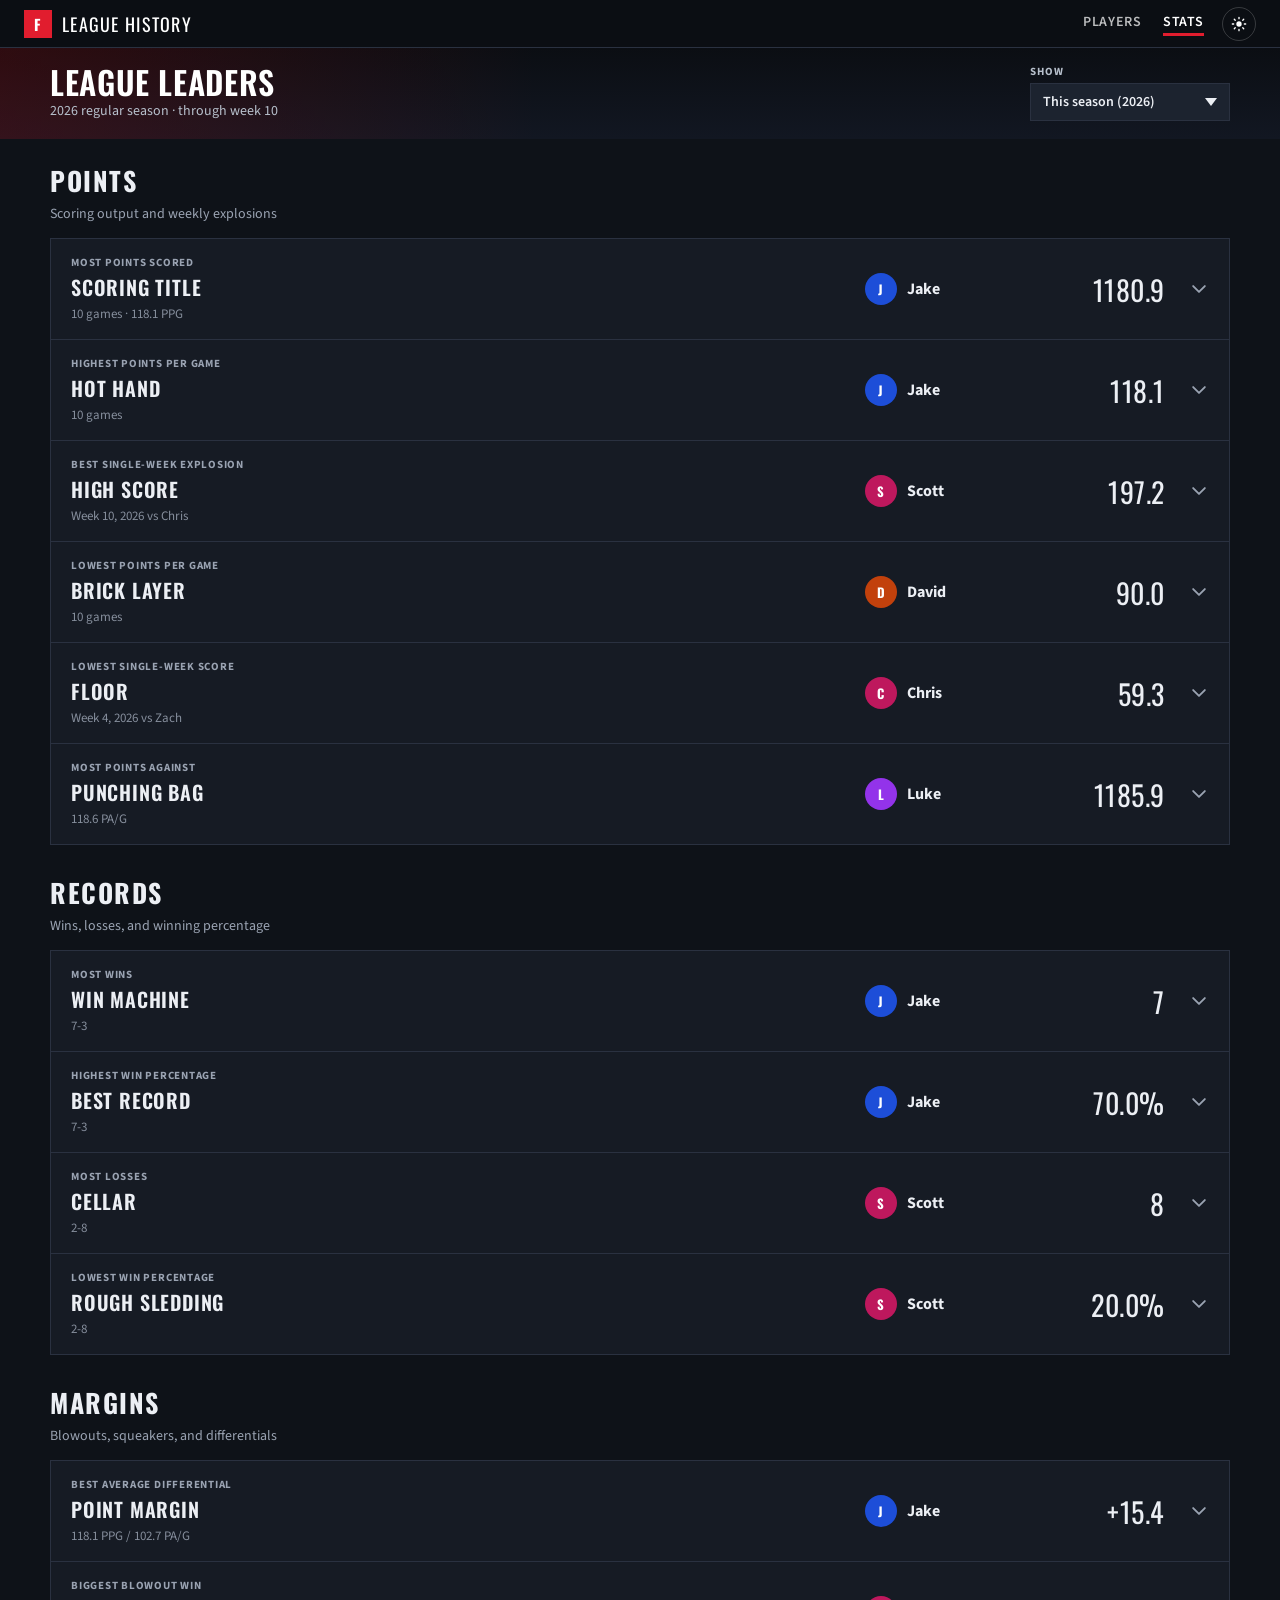
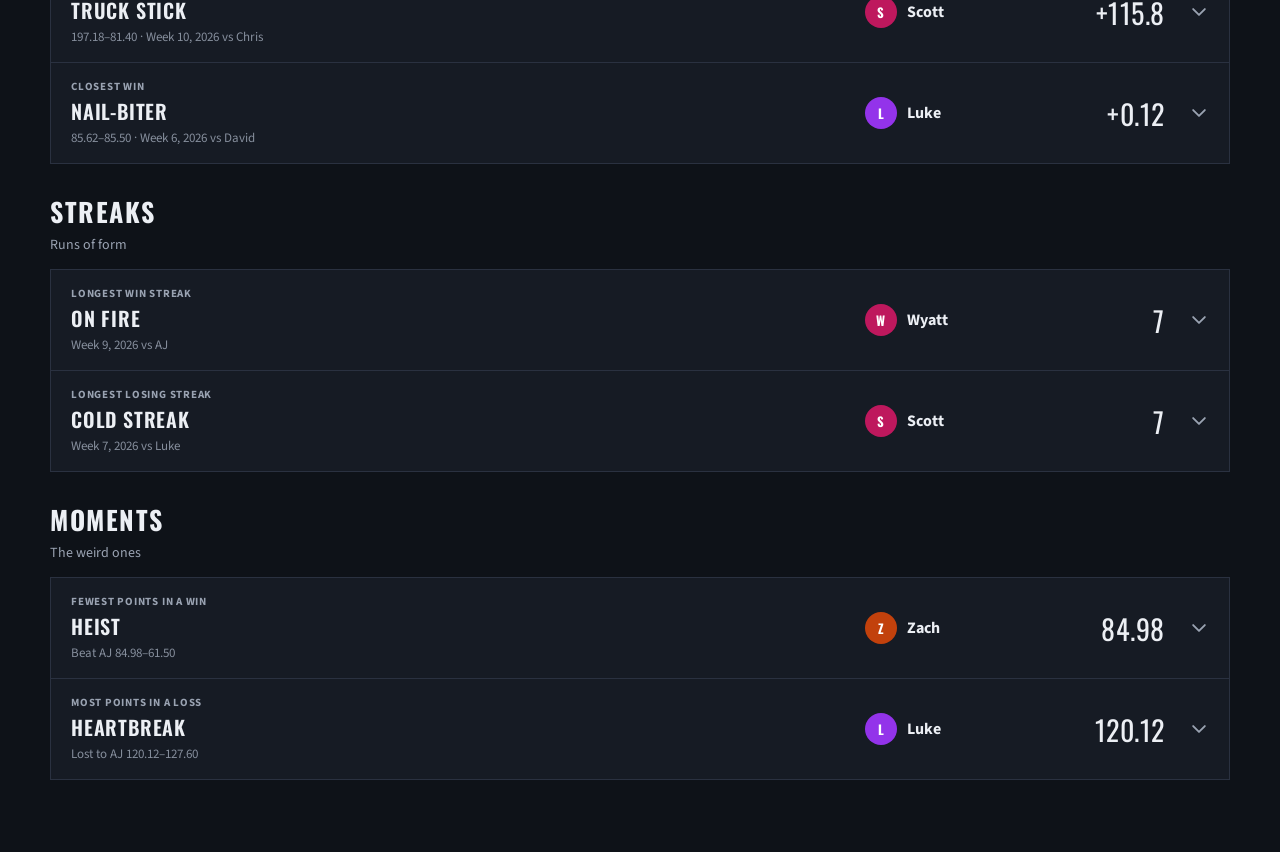
==== docs/stats.html @ 4f3d8ee6 "Init commit of fantasy stats" ====
<!DOCTYPE html>
<html lang="en" data-theme="dark">
  <head>
    <meta charset="utf-8" />
    <meta name="viewport" content="width=device-width, initial-scale=1" />
    <title>League Stats</title>
    <script>
      (function () {
        try {
          var theme = localStorage.getItem("fs-theme");
          document.documentElement.setAttribute("data-theme", theme === "light" ? "light" : "dark");
        } catch (e) {
          document.documentElement.setAttribute("data-theme", "dark");
        }
      })();
    </script>
    <link rel="icon" href="./favicon.svg" />
    <link rel="preconnect" href="https://fonts.googleapis.com" />
    <link rel="preconnect" href="https://fonts.gstatic.com" crossorigin />
    <link
      href="https://fonts.googleapis.com/css2?family=Oswald:wght@500;600&family=Source+Sans+3:wght@400;600;700&display=swap"
      rel="stylesheet"
    />
    <link rel="stylesheet" href="./css/styles.css" />
  </head>
  <body>
    <header class="topbar">
      <a class="brand" href="./">
        <div class="brand-mark">F</div>
        <span>League History</span>
      </a>
      <div class="topbar-end">
        <nav>
          <a href="./">Players</a>
          <a class="active" href="./stats.html">Stats</a>
        </nav>
        <button type="button" class="theme-toggle" id="theme-toggle" aria-label="Switch to light mode">
          <svg class="icon-sun" viewBox="0 0 24 24" aria-hidden="true">
            <circle cx="12" cy="12" r="4" fill="currentColor" />
            <path
              d="M12 2v2M12 20v2M4.93 4.93l1.41 1.41M17.66 17.66l1.41 1.41M2 12h2M20 12h2M4.93 19.07l1.41-1.41M17.66 6.34l1.41-1.41"
              fill="none"
              stroke="currentColor"
              stroke-width="2"
              stroke-linecap="round"
            />
          </svg>
          <svg class="icon-moon" viewBox="0 0 24 24" aria-hidden="true">
            <path
              fill="currentColor"
              d="M21 14.55A8.5 8.5 0 1 1 9.45 3 7 7 0 0 0 21 14.55z"
            />
          </svg>
        </button>
      </div>
    </header>
    <section class="hero">
      <div class="wrap hero-split">
        <div>
          <h1>League leaders</h1>
          <p id="hero-copy">Loading stats…</p>
        </div>
        <label class="scope">
          <span>Show</span>
          <select id="scope">
            <option value="this_season">This season</option>
            <option value="all_time">All time</option>
          </select>
        </label>
      </div>
    </section>
    <main class="wrap" id="stats-root">
      <p class="empty">Loading stats…</p>
    </main>
    <script src="./js/app.js"></script>
    <script>
      bootStats();
    </script>
  </body>
</html>
---- docs/css/styles.css ----
:root {
  --red: #e11d2e;
  --red-dark: #a80c0c;
  --sans: "Source Sans 3", "Helvetica Neue", Helvetica, Arial, sans-serif;
  --display: "Oswald", "Arial Narrow", sans-serif;
  color-scheme: dark;
  --ink: #eceff4;
  --muted: #9aa3b2;
  --line: #2a3140;
  --paper: #161b24;
  --wash: #0e1218;
  --navy: #0b0e13;
  --navy-2: #121722;
  --good: #3dd68c;
  --bad: #ff6b6b;
  --shadow: 0 12px 32px rgba(0, 0, 0, 0.35);
  --hover-row: #1c232f;
  --career-bg: #1a202b;
  --leader-hover: #1c232f;
  --leader-more: #121722;
  --legacy-bg: #141922;
  --legacy-border: #3a4454;
  --card-hover-border: #3d4758;
  --select-bg: #1c232f;
  --select-text: #eceff4;
  --select-arrow: url("data:image/svg+xml,%3Csvg xmlns='http://www.w3.org/2000/svg' width='12' height='8'%3E%3Cpath fill='%23eceff4' d='M0 0l6 8 6-8z'/%3E%3C/svg%3E");
  --hero-muted: #b7c0cc;
  --input-fill: rgba(255, 255, 255, 0.08);
  --input-fill-hover: rgba(255, 255, 255, 0.14);
}

html[data-theme="light"] {
  color-scheme: light;
  --ink: #141414;
  --muted: #5c5c5c;
  --line: #e4e4e4;
  --paper: #ffffff;
  --wash: #efefef;
  --navy: #111318;
  --navy-2: #1b1e27;
  --good: #0b7a32;
  --bad: #b42318;
  --shadow: 0 10px 30px rgba(17, 19, 24, 0.08);
  --hover-row: #f4f4f4;
  --career-bg: #f6f6f6;
  --leader-hover: #fafafa;
  --leader-more: #f4f4f4;
  --legacy-bg: #f7f7f7;
  --legacy-border: #b9b9b9;
  --card-hover-border: #d8d8d8;
  --select-bg: #ffffff;
  --select-text: #141414;
  --select-arrow: url("data:image/svg+xml,%3Csvg xmlns='http://www.w3.org/2000/svg' width='12' height='8'%3E%3Cpath fill='%23141414' d='M0 0l6 8 6-8z'/%3E%3C/svg%3E");
  --hero-muted: #c9cdd6;
  --input-fill: rgba(255, 255, 255, 0.1);
  --input-fill-hover: rgba(255, 255, 255, 0.16);
}

* {
  box-sizing: border-box;
}

html,
body {
  margin: 0;
  min-height: 100%;
  background: var(--wash);
  color: var(--ink);
  font-family: var(--sans);
  transition: background 0.2s ease, color 0.2s ease;
}

a {
  color: inherit;
  text-decoration: none;
}

.topbar {
  background: var(--navy);
  color: #fff;
  display: flex;
  align-items: center;
  justify-content: space-between;
  padding: 0 24px;
  height: 48px;
  border-bottom: 1px solid var(--line);
}

.topbar-end {
  display: flex;
  align-items: center;
  gap: 18px;
}

.theme-toggle {
  width: 34px;
  height: 34px;
  border-radius: 50%;
  border: 1px solid rgba(255, 255, 255, 0.18);
  background: transparent;
  color: #fff;
  display: grid;
  place-items: center;
  cursor: pointer;
  transition: background 0.2s ease, border-color 0.2s ease, transform 0.2s ease;
}

.theme-toggle:hover {
  background: rgba(255, 255, 255, 0.08);
  border-color: rgba(255, 255, 255, 0.35);
  transform: scale(1.05);
}

.theme-toggle svg {
  width: 16px;
  height: 16px;
  fill: currentColor;
}

html[data-theme="dark"] .icon-moon,
html[data-theme="light"] .icon-sun {
  display: none;
}

.brand {
  display: flex;
  align-items: center;
  gap: 10px;
  font-family: var(--display);
  letter-spacing: 0.08em;
  text-transform: uppercase;
}

.brand-mark {
  width: 28px;
  height: 28px;
  background: var(--red);
  color: #fff;
  display: grid;
  place-items: center;
  font-size: 15px;
  font-weight: 700;
  transition: transform 0.2s ease;
}

.brand span {
  font-size: 18px;
}

.topbar nav {
  display: flex;
  gap: 22px;
  font-size: 14px;
  font-weight: 600;
  letter-spacing: 0.04em;
  text-transform: uppercase;
}

.topbar nav a {
  opacity: 0.72;
  padding-bottom: 4px;
  transition: opacity 0.2s ease, box-shadow 0.2s ease;
}

.topbar nav a:hover,
.topbar nav a.active {
  opacity: 1;
  box-shadow: inset 0 -3px 0 var(--red);
}

.brand:hover .brand-mark {
  transform: scale(1.06);
}

.hero,
.player-hero {
  background:
    linear-gradient(90deg, rgba(208, 0, 0, 0.18), transparent 42%),
    linear-gradient(180deg, var(--navy) 0%, var(--navy-2) 100%);
  color: #fff;
}

.hero {
  padding: 16px 24px 18px;
}

.hero h1,
.player-id h1 {
  font-family: var(--display);
  font-weight: 600;
  letter-spacing: 0.02em;
  text-transform: uppercase;
  margin: 0;
  line-height: 0.95;
}

.hero h1 {
  font-size: clamp(22px, 2.8vw, 32px);
  max-width: 900px;
}

.hero p,
.sub {
  margin: 4px 0 0;
  color: var(--hero-muted);
  font-size: 14px;
}

.wrap {
  width: min(1180px, calc(100% - 32px));
  margin: 0 auto;
}

.search {
  margin: 10px 0 0;
  max-width: 320px;
}

.search input {
  width: 100%;
  border: 0;
  background: var(--input-fill);
  color: #fff;
  padding: 8px 12px;
  font: inherit;
  outline: none;
  transition: background 0.2s ease;
}

.search input:hover,
.search input:focus {
  background: var(--input-fill-hover);
}

.search input::placeholder {
  color: #b7bcc7;
}

.hero-split {
  display: flex;
  justify-content: space-between;
  align-items: flex-end;
  gap: 20px;
  flex-wrap: wrap;
}

.scope {
  display: flex;
  flex-direction: column;
  gap: 4px;
  font-size: 11px;
  font-weight: 700;
  letter-spacing: 0.08em;
  text-transform: uppercase;
  color: var(--hero-muted);
}

.scope select {
  appearance: none;
  background: var(--select-bg) var(--select-arrow) no-repeat right 12px center;
  color: var(--select-text);
  border: 1px solid var(--line);
  min-width: 200px;
  padding: 8px 36px 8px 12px;
  font: 600 14px var(--sans);
  cursor: pointer;
  transition: box-shadow 0.2s ease, transform 0.2s ease;
}

.scope select:hover,
.scope select:focus {
  outline: none;
  box-shadow: 0 8px 24px rgba(0, 0, 0, 0.18);
  transform: translateY(-1px);
}

.stat-page {
  padding: 22px 0 72px;
  display: grid;
  gap: 28px;
}

.stat-block h2 {
  margin: 0;
  font-family: var(--display);
  font-size: 26px;
  letter-spacing: 0.06em;
  text-transform: uppercase;
}

.stat-block p {
  margin: 4px 0 14px;
  color: var(--muted);
  font-size: 14px;
}

.leaderboard {
  background: var(--paper);
  border: 1px solid var(--line);
  overflow: hidden;
}

.leader-group {
  border-bottom: 1px solid var(--line);
}

.leader-group:last-child {
  border-bottom: 0;
}

.leader,
.leader-follow {
  display: grid;
  grid-template-columns: minmax(0, 1fr) 168px 7.5rem 44px;
  column-gap: 12px;
  align-items: center;
  position: relative;
}

.leader {
  padding: 16px 8px 16px 20px;
  transition: background 0.2s ease;
}

.leader::before {
  content: "";
  position: absolute;
  left: 0;
  top: 0;
  bottom: 0;
  width: 0;
  background: var(--red);
  transition: width 0.2s ease;
  z-index: 1;
}

.leader:hover,
.leader-follow:hover {
  background: var(--leader-hover);
}

.leader:hover::before,
.leader-group.is-open .leader::before {
  width: 3px;
}

.leader-expand {
  position: absolute;
  inset: 0;
  z-index: 0;
  border: 0;
  background: transparent;
  cursor: pointer;
}

.leader-copy,
.leader-stat,
.leader-toggle {
  position: relative;
  z-index: 1;
  pointer-events: none;
}

.leader-copy .kicker {
  display: block;
  color: var(--muted);
  font-size: 11px;
  font-weight: 700;
  letter-spacing: 0.07em;
  text-transform: uppercase;
}

.leader-copy strong {
  display: block;
  margin-top: 2px;
  font-family: var(--display);
  font-size: 20px;
  letter-spacing: 0.04em;
  text-transform: uppercase;
  font-weight: 600;
}

.leader-copy .detail {
  display: block;
  margin-top: 3px;
  color: var(--muted);
  font-size: 13px;
  max-width: 420px;
  opacity: 0.85;
  transition: opacity 0.2s ease, color 0.2s ease;
}

.leader:hover .leader-copy .detail {
  opacity: 1;
  color: var(--ink);
}

.leader-who {
  position: relative;
  z-index: 2;
  display: flex;
  align-items: center;
  gap: 10px;
  min-width: 0;
  font-weight: 700;
  border-radius: 999px;
  transition: color 0.2s ease;
}

.leader-who .avatar {
  width: 32px;
  height: 32px;
  font-size: 13px;
  flex: none;
  transition: transform 0.2s ease;
}

.leader-who span {
  overflow: hidden;
  text-overflow: ellipsis;
  white-space: nowrap;
}

.leader-who:hover {
  color: var(--red);
}

.leader-who:hover .avatar {
  transform: scale(1.08);
}

.leader-stat {
  font-family: var(--display);
  font-size: 28px;
  letter-spacing: 0.02em;
  text-align: right;
  font-variant-numeric: tabular-nums;
  transition: color 0.2s ease;
}

.leader:hover .leader-stat,
.leader-follow:hover .leader-stat {
  color: var(--red);
}

.leader-toggle {
  width: 44px;
  justify-self: end;
  color: var(--muted);
  display: grid;
  place-items: center;
  transition: color 0.2s ease, transform 0.2s ease;
}

.leader-toggle svg {
  width: 14px;
  height: 14px;
}

.leader-toggle.is-empty {
  visibility: hidden;
}

.leader:hover .leader-toggle {
  color: var(--ink);
}

.leader-group.is-open .leader-toggle svg {
  transform: rotate(180deg);
}

.leader-more {
  display: none;
  background: var(--leader-more);
}

.leader-group.is-open .leader-more {
  display: block;
}

.leader-follow {
  padding: 10px 8px 10px 20px;
  border-top: 1px solid var(--line);
}

.follow-copy {
  display: flex;
  align-items: center;
  gap: 12px;
  min-width: 0;
}

.leader-follow .rank {
  flex: none;
  width: 1.4em;
  text-align: right;
  font-family: var(--display);
  color: var(--muted);
  font-size: 16px;
  letter-spacing: 0.04em;
}

.leader-follow .follow-detail {
  color: var(--muted);
  font-size: 13px;
  min-width: 0;
  overflow: hidden;
  text-overflow: ellipsis;
  white-space: nowrap;
}

.leader-follow .leader-stat {
  font-size: 20px;
}

@media (max-width: 720px) {
  .leader,
  .leader-follow {
    grid-template-columns: minmax(0, 1fr) 124px 4.75rem 36px;
    column-gap: 8px;
    padding-left: 16px;
  }

  .leader-stat {
    font-size: 22px;
  }
}

.roster {
  padding: 28px 0 8px;
}

.roster-head {
  display: flex;
  align-items: baseline;
  justify-content: space-between;
  gap: 12px;
  margin-bottom: 16px;
}

.roster-head h2 {
  margin: 0;
  font-family: var(--display);
  font-size: 28px;
  letter-spacing: 0.04em;
  text-transform: uppercase;
}

.roster-head p {
  margin: 0;
  color: var(--muted);
  font-size: 13px;
  font-weight: 600;
  letter-spacing: 0.04em;
  text-transform: uppercase;
}

.legacy {
  margin: 28px 0 64px;
  padding: 22px 20px 8px;
  border: 1px dashed var(--legacy-border);
  background: var(--legacy-bg);
}

.legacy .roster-head h2 {
  color: var(--muted);
}

.legacy .card {
  background: var(--paper);
  box-shadow: none;
  border: 1px solid var(--line);
}

.legacy .avatar {
  filter: grayscale(0.35);
  opacity: 0.9;
}

.grid {
  display: grid;
  grid-template-columns: repeat(auto-fill, minmax(250px, 1fr));
  gap: 16px;
  padding: 0 0 20px;
}

.card {
  background: var(--paper);
  border: 1px solid var(--line);
  box-shadow: none;
  padding: 18px;
  display: grid;
  grid-template-columns: 56px 1fr;
  gap: 14px;
  align-items: center;
  transition: transform 0.2s ease, box-shadow 0.2s ease, border-color 0.2s ease;
}

.card:hover {
  transform: translateY(-3px);
  border-color: var(--card-hover-border);
  box-shadow: var(--shadow);
}

.card:hover h2 {
  color: var(--red);
}

.avatar {
  width: 56px;
  height: 56px;
  border-radius: 50%;
  display: grid;
  place-items: center;
  color: #fff;
  font-family: var(--display);
  font-size: 22px;
  letter-spacing: 0.04em;
  transition: transform 0.2s ease;
}

.card:hover .avatar {
  transform: scale(1.06);
}

.card h2 {
  margin: 0;
  font-size: 22px;
  font-family: var(--display);
  text-transform: uppercase;
  letter-spacing: 0.03em;
  transition: color 0.2s ease;
}

.meta,
.tiny {
  color: var(--muted);
  font-size: 13px;
  margin-top: 2px;
}

.card .record {
  margin-top: 6px;
  font-weight: 700;
  font-size: 14px;
}

.player-hero {
  padding: 14px 0 16px;
}

.player-hero-grid {
  display: grid;
  grid-template-columns: auto 1fr minmax(240px, 300px);
  gap: 20px;
  align-items: center;
}

.player-avatar {
  width: 84px;
  height: 84px;
  border-radius: 50%;
  display: grid;
  place-items: center;
  font-family: var(--display);
  font-size: 32px;
  color: #fff;
  border: 3px solid rgba(255, 255, 255, 0.18);
}

.player-id h1 {
  font-size: clamp(28px, 4vw, 40px);
}

.player-id .team {
  margin-top: 6px;
  font-size: 14px;
  color: var(--hero-muted);
}

.facts {
  display: grid;
  grid-template-columns: repeat(2, max-content);
  gap: 6px 24px;
  margin-top: 10px;
  font-size: 13px;
}

.facts dt {
  color: var(--hero-muted);
  text-transform: uppercase;
  letter-spacing: 0.06em;
  font-size: 11px;
  font-weight: 700;
}

.facts dd {
  margin: 0;
  font-weight: 600;
}

.statbox {
  background: var(--paper);
  color: var(--ink);
  overflow: hidden;
  border: 1px solid var(--line);
}

.statbox h2 {
  margin: 0;
  background: var(--red);
  color: #fff;
  text-align: center;
  font-size: 12px;
  letter-spacing: 0.08em;
  text-transform: uppercase;
  padding: 8px;
}

.statbox-grid {
  display: grid;
  grid-template-columns: repeat(4, 1fr);
}

.statbox-grid div {
  padding: 14px 8px 16px;
  text-align: center;
  border-left: 1px solid var(--line);
}

.statbox-grid div:first-child {
  border-left: 0;
}

.statbox-grid span {
  display: block;
  color: var(--muted);
  font-size: 11px;
  font-weight: 700;
  letter-spacing: 0.06em;
  text-transform: uppercase;
}

.statbox-grid strong {
  display: block;
  margin-top: 4px;
  font-size: 24px;
  font-family: var(--display);
  font-weight: 600;
  line-height: 1;
}

.panel {
  background: var(--paper);
  margin: 20px auto 72px;
  padding: 24px;
  border: 1px solid var(--line);
}

.panel-head {
  display: flex;
  justify-content: space-between;
  align-items: baseline;
  gap: 12px;
  margin-bottom: 18px;
}

.panel h2 {
  margin: 0;
  font-size: 28px;
}

.table-wrap {
  overflow-x: auto;
}

table {
  width: 100%;
  border-collapse: collapse;
  font-size: 14px;
}

th {
  text-align: left;
  font-size: 11px;
  letter-spacing: 0.05em;
  text-transform: uppercase;
  color: var(--muted);
  font-weight: 700;
  padding: 8px 10px;
  border-bottom: 1px solid var(--line);
  white-space: nowrap;
}

td {
  padding: 9px 10px;
  border-bottom: 1px solid var(--line);
  white-space: nowrap;
}

td.num,
th.num {
  text-align: right;
  font-variant-numeric: tabular-nums;
}

tbody tr {
  transition: background 0.15s ease;
}

tbody tr:hover {
  background: var(--hover-row);
}

.career-row td {
  font-weight: 700;
  border-bottom: 0;
  background: var(--career-bg);
}

.win {
  color: var(--good);
  font-weight: 700;
}

.loss {
  color: var(--bad);
  font-weight: 700;
}

.back {
  display: inline-block;
  margin-bottom: 8px;
  color: var(--hero-muted);
  font-size: 12px;
  font-weight: 700;
  letter-spacing: 0.04em;
  text-transform: uppercase;
  transition: color 0.2s ease;
}

.back:hover {
  color: #fff;
}

.empty,
.loading {
  padding: 48px 24px;
  text-align: center;
  color: var(--muted);
}

@media (max-width: 860px) {
  .player-hero-grid {
    grid-template-columns: 1fr;
    justify-items: start;
  }

  .statbox {
    width: 100%;
  }

  .topbar {
    padding: 0 14px;
  }
}
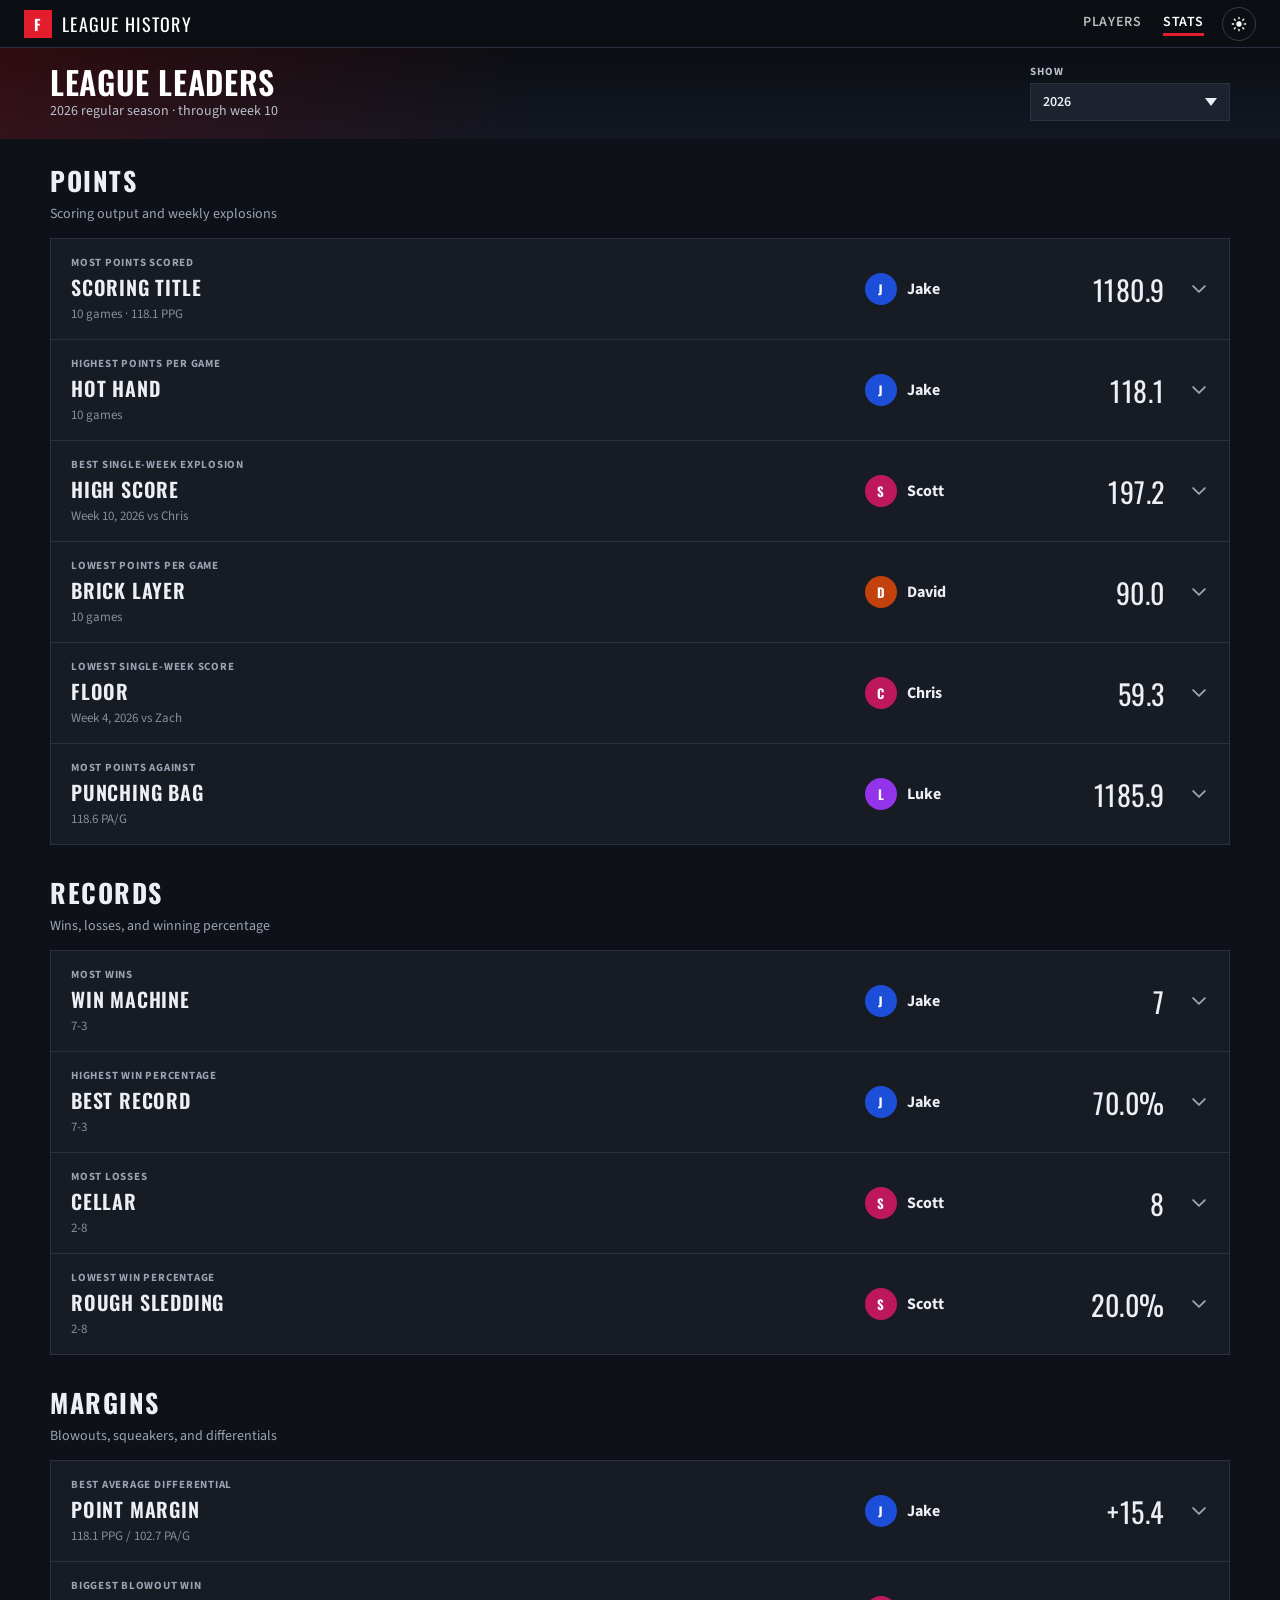
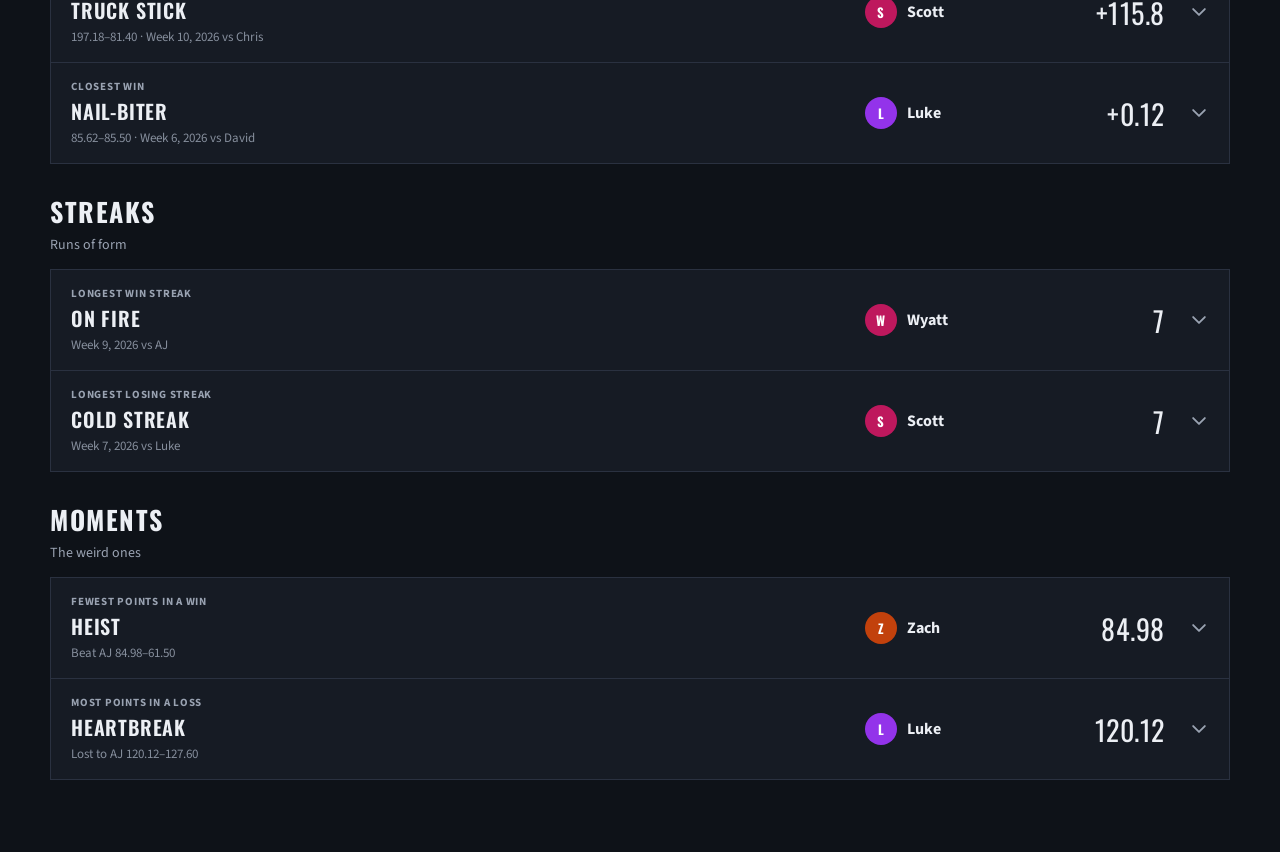
==== commit 07be7885: "Updating stats to include every single year" ====
--- a/docs/stats.html
+++ b/docs/stats.html
@@ -62,10 +62,7 @@
         </div>
         <label class="scope">
           <span>Show</span>
-          <select id="scope">
-            <option value="this_season">This season</option>
-            <option value="all_time">All time</option>
-          </select>
+          <select id="scope"></select>
         </label>
       </div>
     </section>
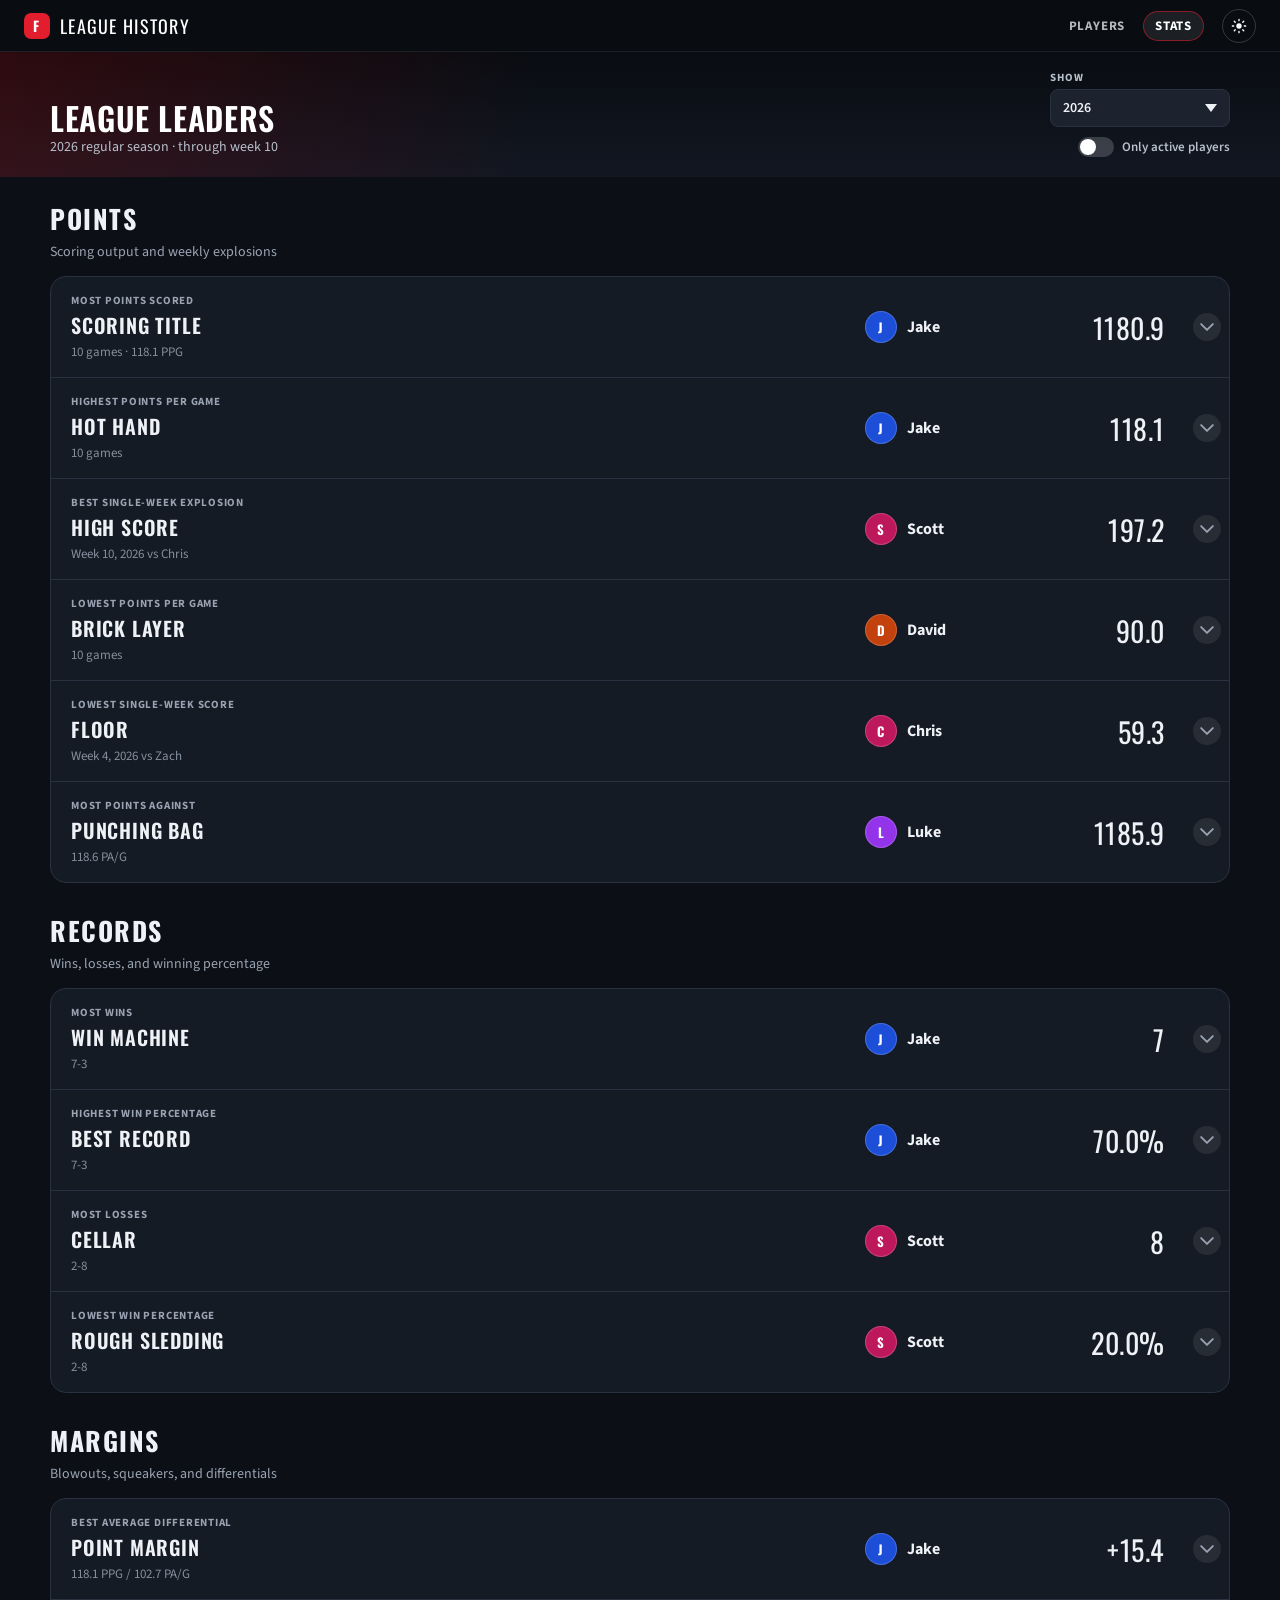
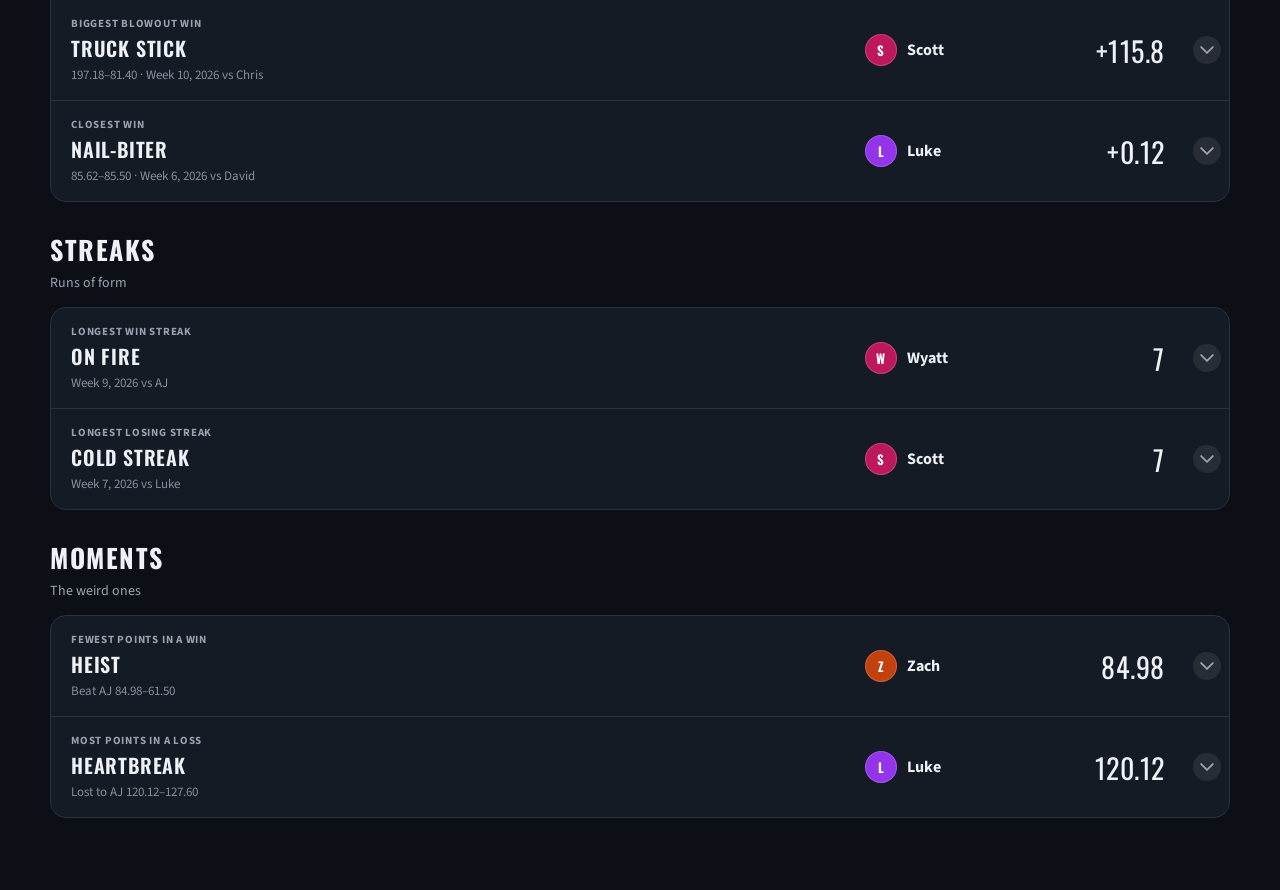
==== commit 5bdd2f4f: "Adding toggle to legacy stats to only show active players" ====
--- a/docs/stats.html
+++ b/docs/stats.html
@@ -60,10 +60,17 @@
           <h1>League leaders</h1>
           <p id="hero-copy">Loading stats…</p>
         </div>
-        <label class="scope">
-          <span>Show</span>
-          <select id="scope"></select>
-        </label>
+        <div class="scope-stack">
+          <label class="scope">
+            <span>Show</span>
+            <select id="scope"></select>
+          </label>
+          <label class="active-toggle">
+            <input id="active-only" type="checkbox" />
+            <span class="switch" aria-hidden="true"></span>
+            <span>Only active players</span>
+          </label>
+        </div>
       </div>
     </section>
     <main class="wrap" id="stats-root">
--- a/docs/css/styles.css
+++ b/docs/css/styles.css
@@ -3,57 +3,64 @@
   --red-dark: #a80c0c;
   --sans: "Source Sans 3", "Helvetica Neue", Helvetica, Arial, sans-serif;
   --display: "Oswald", "Arial Narrow", sans-serif;
+  --radius: 16px;
+  --radius-sm: 12px;
+  --radius-xs: 8px;
   color-scheme: dark;
-  --ink: #eceff4;
+  --ink: #eef1f6;
   --muted: #9aa3b2;
   --line: #2a3140;
-  --paper: #161b24;
-  --wash: #0e1218;
-  --navy: #0b0e13;
+  --paper: #151b24;
+  --wash: #0c1016;
+  --navy: #090c11;
   --navy-2: #121722;
   --good: #3dd68c;
   --bad: #ff6b6b;
-  --shadow: 0 12px 32px rgba(0, 0, 0, 0.35);
+  --shadow: 0 16px 40px rgba(0, 0, 0, 0.32);
   --hover-row: #1c232f;
   --career-bg: #1a202b;
   --leader-hover: #1c232f;
-  --leader-more: #121722;
-  --legacy-bg: #141922;
-  --legacy-border: #3a4454;
-  --card-hover-border: #3d4758;
+  --leader-more: #10151e;
+  --retired-bg: #11161e;
+  --retired-border: #2f3846;
+  --card-hover-border: rgba(225, 29, 46, 0.45);
   --select-bg: #1c232f;
-  --select-text: #eceff4;
-  --select-arrow: url("data:image/svg+xml,%3Csvg xmlns='http://www.w3.org/2000/svg' width='12' height='8'%3E%3Cpath fill='%23eceff4' d='M0 0l6 8 6-8z'/%3E%3C/svg%3E");
+  --select-text: #eef1f6;
+  --select-arrow: url("data:image/svg+xml,%3Csvg xmlns='http://www.w3.org/2000/svg' width='12' height='8'%3E%3Cpath fill='%23eef1f6' d='M0 0l6 8 6-8z'/%3E%3C/svg%3E");
   --hero-muted: #b7c0cc;
   --input-fill: rgba(255, 255, 255, 0.08);
   --input-fill-hover: rgba(255, 255, 255, 0.14);
+  --chip: rgba(255, 255, 255, 0.08);
+  --chip-line: rgba(255, 255, 255, 0.12);
 }
 
 html[data-theme="light"] {
   color-scheme: light;
-  --ink: #141414;
-  --muted: #5c5c5c;
-  --line: #e4e4e4;
+  --ink: #12151a;
+  --muted: #5b6472;
+  --line: #e6e8ee;
   --paper: #ffffff;
-  --wash: #efefef;
+  --wash: #f3f4f7;
   --navy: #111318;
   --navy-2: #1b1e27;
   --good: #0b7a32;
   --bad: #b42318;
-  --shadow: 0 10px 30px rgba(17, 19, 24, 0.08);
-  --hover-row: #f4f4f4;
-  --career-bg: #f6f6f6;
-  --leader-hover: #fafafa;
-  --leader-more: #f4f4f4;
-  --legacy-bg: #f7f7f7;
-  --legacy-border: #b9b9b9;
-  --card-hover-border: #d8d8d8;
+  --shadow: 0 12px 28px rgba(17, 19, 24, 0.08);
+  --hover-row: #f4f5f8;
+  --career-bg: #f6f7fa;
+  --leader-hover: #f7f8fb;
+  --leader-more: #eef0f4;
+  --retired-bg: #f7f8fb;
+  --retired-border: #d9dde6;
+  --card-hover-border: rgba(225, 29, 46, 0.35);
   --select-bg: #ffffff;
-  --select-text: #141414;
-  --select-arrow: url("data:image/svg+xml,%3Csvg xmlns='http://www.w3.org/2000/svg' width='12' height='8'%3E%3Cpath fill='%23141414' d='M0 0l6 8 6-8z'/%3E%3C/svg%3E");
+  --select-text: #12151a;
+  --select-arrow: url("data:image/svg+xml,%3Csvg xmlns='http://www.w3.org/2000/svg' width='12' height='8'%3E%3Cpath fill='%2312151a' d='M0 0l6 8 6-8z'/%3E%3C/svg%3E");
   --hero-muted: #c9cdd6;
   --input-fill: rgba(255, 255, 255, 0.1);
   --input-fill-hover: rgba(255, 255, 255, 0.16);
+  --chip: rgba(255, 255, 255, 0.1);
+  --chip-line: rgba(255, 255, 255, 0.16);
 }
 
 * {
@@ -67,6 +74,7 @@
   background: var(--wash);
   color: var(--ink);
   font-family: var(--sans);
+  -webkit-font-smoothing: antialiased;
   transition: background 0.2s ease, color 0.2s ease;
 }
 
@@ -75,15 +83,23 @@
   text-decoration: none;
 }
 
+:focus-visible {
+  outline: 2px solid var(--red);
+  outline-offset: 3px;
+}
+
 .topbar {
+  position: sticky;
+  top: 0;
+  z-index: 20;
   background: var(--navy);
   color: #fff;
   display: flex;
   align-items: center;
   justify-content: space-between;
   padding: 0 24px;
-  height: 48px;
-  border-bottom: 1px solid var(--line);
+  height: 52px;
+  border-bottom: 1px solid rgba(255, 255, 255, 0.08);
 }
 
 .topbar-end {
@@ -132,13 +148,14 @@
 }
 
 .brand-mark {
-  width: 28px;
-  height: 28px;
+  width: 26px;
+  height: 26px;
+  border-radius: 7px;
   background: var(--red);
   color: #fff;
   display: grid;
   place-items: center;
-  font-size: 15px;
+  font-size: 14px;
   font-weight: 700;
   transition: transform 0.2s ease;
 }
@@ -149,23 +166,28 @@
 
 .topbar nav {
   display: flex;
-  gap: 22px;
-  font-size: 14px;
-  font-weight: 600;
-  letter-spacing: 0.04em;
+  gap: 6px;
+  font-size: 13px;
+  font-weight: 700;
+  letter-spacing: 0.06em;
   text-transform: uppercase;
 }
 
 .topbar nav a {
-  opacity: 0.72;
-  padding-bottom: 4px;
-  transition: opacity 0.2s ease, box-shadow 0.2s ease;
+  opacity: 0.7;
+  padding: 6px 12px;
+  border-radius: 999px;
+  transition: opacity 0.2s ease, background 0.2s ease, color 0.2s ease;
 }
 
 .topbar nav a:hover,
 .topbar nav a.active {
   opacity: 1;
-  box-shadow: inset 0 -3px 0 var(--red);
+  background: rgba(255, 255, 255, 0.08);
+}
+
+.topbar nav a.active {
+  box-shadow: inset 0 0 0 1px rgba(225, 29, 46, 0.55);
 }
 
 .brand:hover .brand-mark {
@@ -181,7 +203,7 @@
 }
 
 .hero {
-  padding: 16px 24px 18px;
+  padding: 18px 24px 20px;
 }
 
 .hero h1,
@@ -212,24 +234,26 @@
 }
 
 .search {
-  margin: 10px 0 0;
-  max-width: 320px;
+  margin: 12px 0 0;
+  max-width: 340px;
 }
 
 .search input {
   width: 100%;
-  border: 0;
-  background: var(--input-fill);
+  border: 1px solid transparent;
+  border-radius: 999px;
+  background: var(--input-fill) url("data:image/svg+xml,%3Csvg xmlns='http://www.w3.org/2000/svg' width='16' height='16' fill='none' stroke='%23b7bcc7' stroke-width='1.8'%3E%3Ccircle cx='7' cy='7' r='5'/%3E%3Cpath d='M11 11l3.5 3.5' stroke-linecap='round'/%3E%3C/svg%3E") no-repeat 12px center;
   color: #fff;
-  padding: 8px 12px;
+  padding: 9px 14px 9px 36px;
   font: inherit;
   outline: none;
-  transition: background 0.2s ease;
+  transition: background 0.2s ease, border-color 0.2s ease;
 }
 
 .search input:hover,
 .search input:focus {
-  background: var(--input-fill-hover);
+  background-color: var(--input-fill-hover);
+  border-color: rgba(255, 255, 255, 0.16);
 }
 
 .search input::placeholder {
@@ -260,18 +284,84 @@
   background: var(--select-bg) var(--select-arrow) no-repeat right 12px center;
   color: var(--select-text);
   border: 1px solid var(--line);
-  min-width: 200px;
+  border-radius: var(--radius-xs);
+  min-width: 180px;
   padding: 8px 36px 8px 12px;
   font: 600 14px var(--sans);
   cursor: pointer;
-  transition: box-shadow 0.2s ease, transform 0.2s ease;
+  transition: border-color 0.2s ease, box-shadow 0.2s ease;
 }
 
 .scope select:hover,
 .scope select:focus {
   outline: none;
-  box-shadow: 0 8px 24px rgba(0, 0, 0, 0.18);
-  transform: translateY(-1px);
+  border-color: color-mix(in srgb, var(--red) 55%, var(--line));
+  box-shadow: 0 0 0 3px color-mix(in srgb, var(--red) 18%, transparent);
+}
+
+.scope-stack {
+  display: flex;
+  flex-direction: column;
+  align-items: flex-end;
+  gap: 10px;
+}
+
+.active-toggle {
+  position: relative;
+  display: flex;
+  align-items: center;
+  gap: 8px;
+  color: var(--hero-muted);
+  font-size: 13px;
+  font-weight: 600;
+  cursor: pointer;
+  user-select: none;
+}
+
+.active-toggle input {
+  position: absolute;
+  opacity: 0;
+  width: 1px;
+  height: 1px;
+}
+
+.active-toggle .switch {
+  width: 36px;
+  height: 20px;
+  flex: none;
+  border-radius: 999px;
+  background: rgba(255, 255, 255, 0.18);
+  position: relative;
+  transition: background 0.2s ease;
+}
+
+.active-toggle .switch::after {
+  content: "";
+  position: absolute;
+  top: 2px;
+  left: 2px;
+  width: 16px;
+  height: 16px;
+  border-radius: 50%;
+  background: #fff;
+  transition: transform 0.2s ease;
+}
+
+.active-toggle input:checked + .switch {
+  background: var(--red);
+}
+
+.active-toggle input:checked + .switch::after {
+  transform: translateX(16px);
+}
+
+.active-toggle input:focus-visible + .switch {
+  outline: 2px solid var(--red);
+  outline-offset: 3px;
+}
+
+.active-toggle:hover {
+  color: #fff;
 }
 
 .stat-page {
@@ -297,6 +387,7 @@
 .leaderboard {
   background: var(--paper);
   border: 1px solid var(--line);
+  border-radius: var(--radius);
   overflow: hidden;
 }
 
@@ -353,6 +444,14 @@
   cursor: pointer;
 }
 
+.leader-expand:focus-visible {
+  outline: none;
+}
+
+.leader:has(.leader-expand:focus-visible) {
+  box-shadow: inset 0 0 0 2px var(--red);
+}
+
 .leader-copy,
 .leader-stat,
 .leader-toggle {
@@ -444,12 +543,15 @@
 }
 
 .leader-toggle {
-  width: 44px;
+  width: 28px;
+  height: 28px;
   justify-self: end;
   color: var(--muted);
   display: grid;
   place-items: center;
-  transition: color 0.2s ease, transform 0.2s ease;
+  border-radius: 50%;
+  background: var(--chip);
+  transition: color 0.2s ease, transform 0.2s ease, background 0.2s ease;
 }
 
 .leader-toggle svg {
@@ -459,10 +561,12 @@
 
 .leader-toggle.is-empty {
   visibility: hidden;
+  background: transparent;
 }
 
 .leader:hover .leader-toggle {
   color: var(--ink);
+  background: color-mix(in srgb, var(--red) 16%, var(--chip));
 }
 
 .leader-group.is-open .leader-toggle svg {
@@ -527,7 +631,7 @@
 }
 
 .roster {
-  padding: 28px 0 8px;
+  padding: 28px 0 12px;
 }
 
 .roster-head {
@@ -555,24 +659,25 @@
   text-transform: uppercase;
 }
 
-.legacy {
-  margin: 28px 0 64px;
-  padding: 22px 20px 8px;
-  border: 1px dashed var(--legacy-border);
-  background: var(--legacy-bg);
-}
-
-.legacy .roster-head h2 {
-  color: var(--muted);
-}
-
-.legacy .card {
+.retired {
+  margin: 12px 0 72px;
+  padding: 20px 18px 6px;
+  border: 1px solid var(--retired-border);
+  border-radius: var(--radius);
+  background: var(--retired-bg);
+}
+
+.retired .roster-head h2 {
+  color: var(--muted);
+}
+
+.retired .card {
   background: var(--paper);
   box-shadow: none;
   border: 1px solid var(--line);
 }
 
-.legacy .avatar {
+.retired .avatar {
   filter: grayscale(0.35);
   opacity: 0.9;
 }
@@ -580,24 +685,25 @@
 .grid {
   display: grid;
   grid-template-columns: repeat(auto-fill, minmax(250px, 1fr));
-  gap: 16px;
+  gap: 14px;
   padding: 0 0 20px;
 }
 
 .card {
   background: var(--paper);
   border: 1px solid var(--line);
+  border-radius: var(--radius-sm);
   box-shadow: none;
-  padding: 18px;
+  padding: 16px 18px;
   display: grid;
-  grid-template-columns: 56px 1fr;
+  grid-template-columns: 52px 1fr;
   gap: 14px;
   align-items: center;
   transition: transform 0.2s ease, box-shadow 0.2s ease, border-color 0.2s ease;
 }
 
 .card:hover {
-  transform: translateY(-3px);
+  transform: translateY(-2px);
   border-color: var(--card-hover-border);
   box-shadow: var(--shadow);
 }
@@ -607,15 +713,16 @@
 }
 
 .avatar {
-  width: 56px;
-  height: 56px;
+  width: 52px;
+  height: 52px;
   border-radius: 50%;
   display: grid;
   place-items: center;
   color: #fff;
   font-family: var(--display);
-  font-size: 22px;
+  font-size: 20px;
   letter-spacing: 0.04em;
+  box-shadow: inset 0 0 0 1px rgba(255, 255, 255, 0.18);
   transition: transform 0.2s ease;
 }
 
@@ -640,9 +747,14 @@
 }
 
 .card .record {
-  margin-top: 6px;
-  font-weight: 700;
-  font-size: 14px;
+  display: inline-flex;
+  margin-top: 8px;
+  padding: 3px 9px;
+  border-radius: 999px;
+  background: var(--career-bg);
+  border: 1px solid var(--line);
+  font-weight: 700;
+  font-size: 12px;
 }
 
 .player-hero {
@@ -666,6 +778,7 @@
   font-size: 32px;
   color: #fff;
   border: 3px solid rgba(255, 255, 255, 0.18);
+  box-shadow: 0 10px 24px rgba(0, 0, 0, 0.25);
 }
 
 .player-id h1 {
@@ -678,25 +791,34 @@
   color: var(--hero-muted);
 }
 
-.facts {
-  display: grid;
-  grid-template-columns: repeat(2, max-content);
-  gap: 6px 24px;
-  margin-top: 10px;
+.fact-row {
+  display: flex;
+  flex-wrap: wrap;
+  gap: 8px;
+  margin-top: 12px;
+}
+
+.fact {
+  display: inline-flex;
+  align-items: baseline;
+  gap: 7px;
+  padding: 6px 10px;
+  border-radius: 999px;
+  background: var(--chip);
+  border: 1px solid var(--chip-line);
   font-size: 13px;
 }
 
-.facts dt {
+.fact span {
   color: var(--hero-muted);
   text-transform: uppercase;
   letter-spacing: 0.06em;
-  font-size: 11px;
-  font-weight: 700;
-}
-
-.facts dd {
-  margin: 0;
-  font-weight: 600;
+  font-size: 10px;
+  font-weight: 700;
+}
+
+.fact b {
+  font-weight: 700;
 }
 
 .statbox {
@@ -704,6 +826,7 @@
   color: var(--ink);
   overflow: hidden;
   border: 1px solid var(--line);
+  border-radius: var(--radius-sm);
 }
 
 .statbox h2 {
@@ -753,8 +876,9 @@
 .panel {
   background: var(--paper);
   margin: 20px auto 72px;
-  padding: 24px;
+  padding: 22px 24px 18px;
   border: 1px solid var(--line);
+  border-radius: var(--radius);
 }
 
 .panel-head {
@@ -767,11 +891,15 @@
 
 .panel h2 {
   margin: 0;
-  font-size: 28px;
+  font-family: var(--display);
+  font-size: 24px;
+  letter-spacing: 0.04em;
+  text-transform: uppercase;
 }
 
 .table-wrap {
   overflow-x: auto;
+  border-radius: var(--radius-xs);
 }
 
 table {
@@ -816,6 +944,14 @@
   font-weight: 700;
   border-bottom: 0;
   background: var(--career-bg);
+}
+
+.career-row td:first-child {
+  border-bottom-left-radius: var(--radius-xs);
+}
+
+.career-row td:last-child {
+  border-bottom-right-radius: var(--radius-xs);
 }
 
 .win {
@@ -863,4 +999,17 @@
   .topbar {
     padding: 0 14px;
   }
-}
+
+  .brand span {
+    font-size: 15px;
+  }
+}
+
+@media (prefers-reduced-motion: reduce) {
+  *,
+  *::before,
+  *::after {
+    transition: none !important;
+    scroll-behavior: auto !important;
+  }
+}
